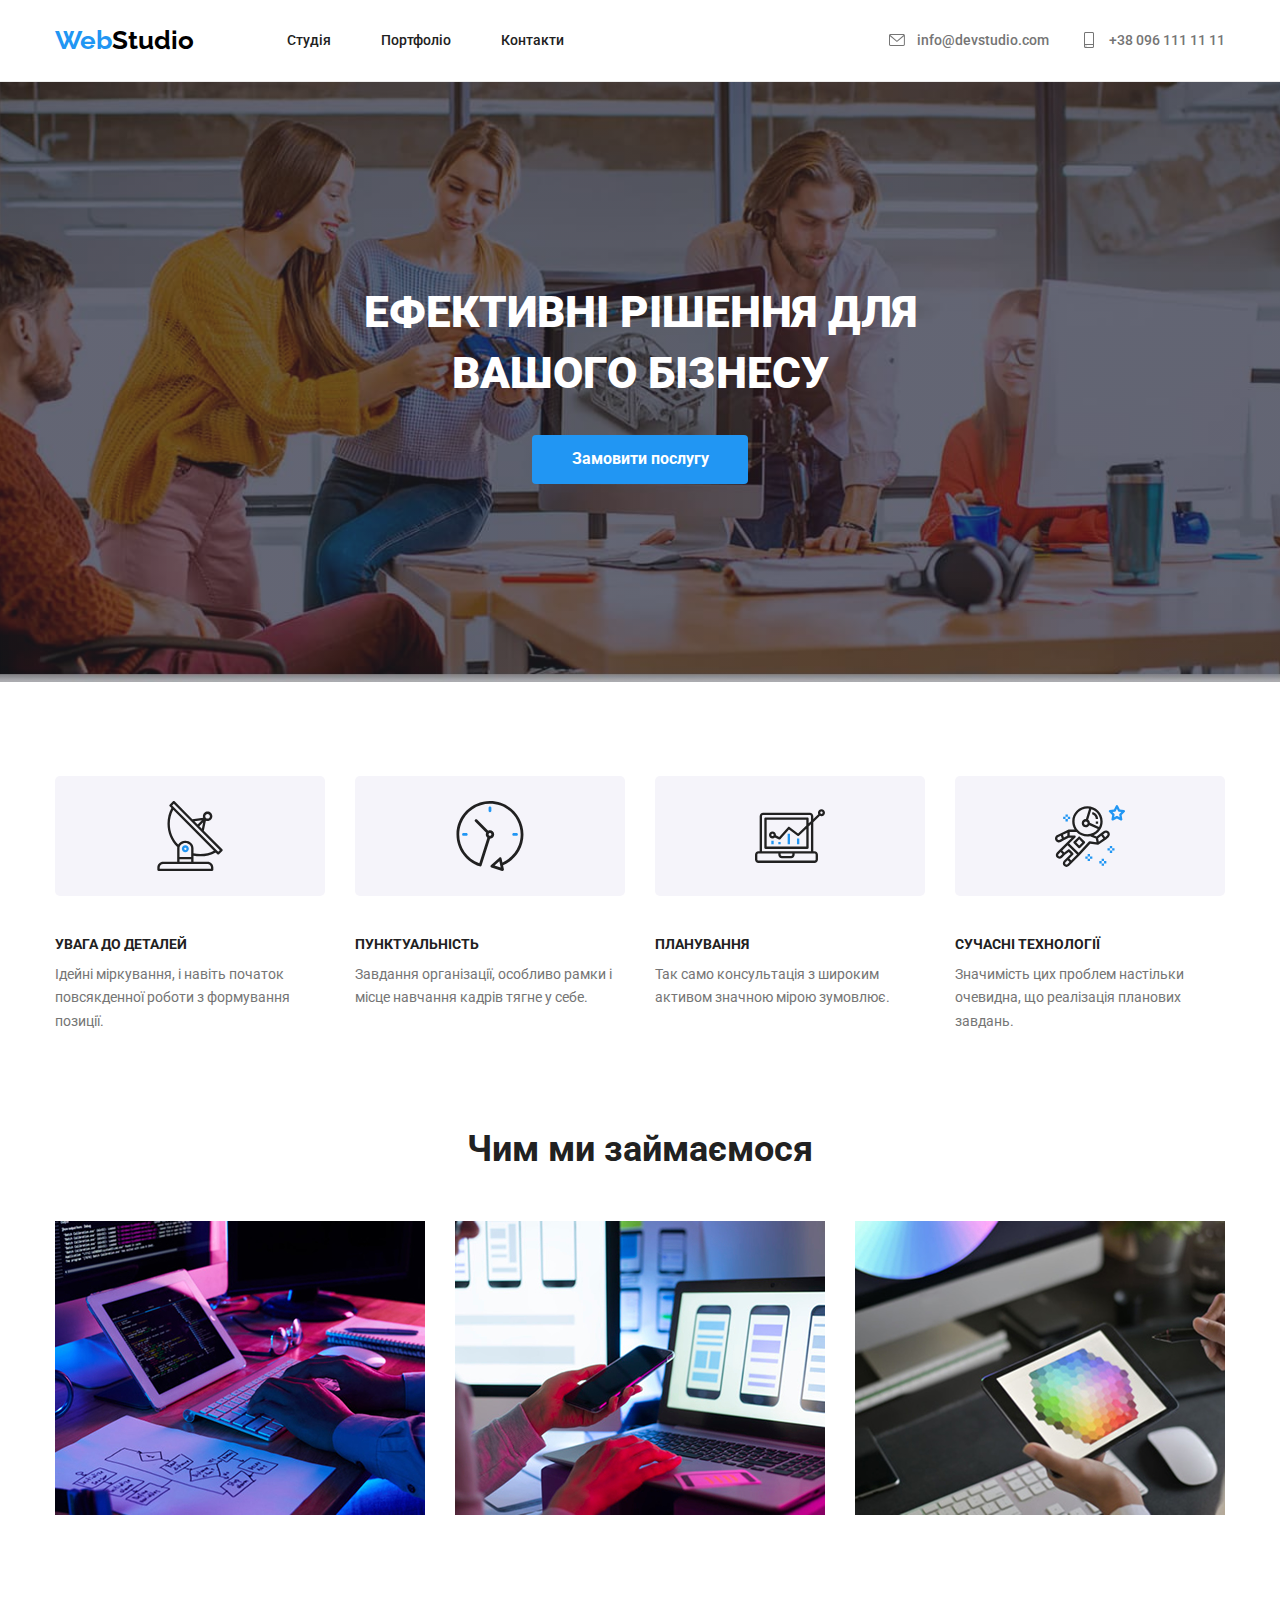
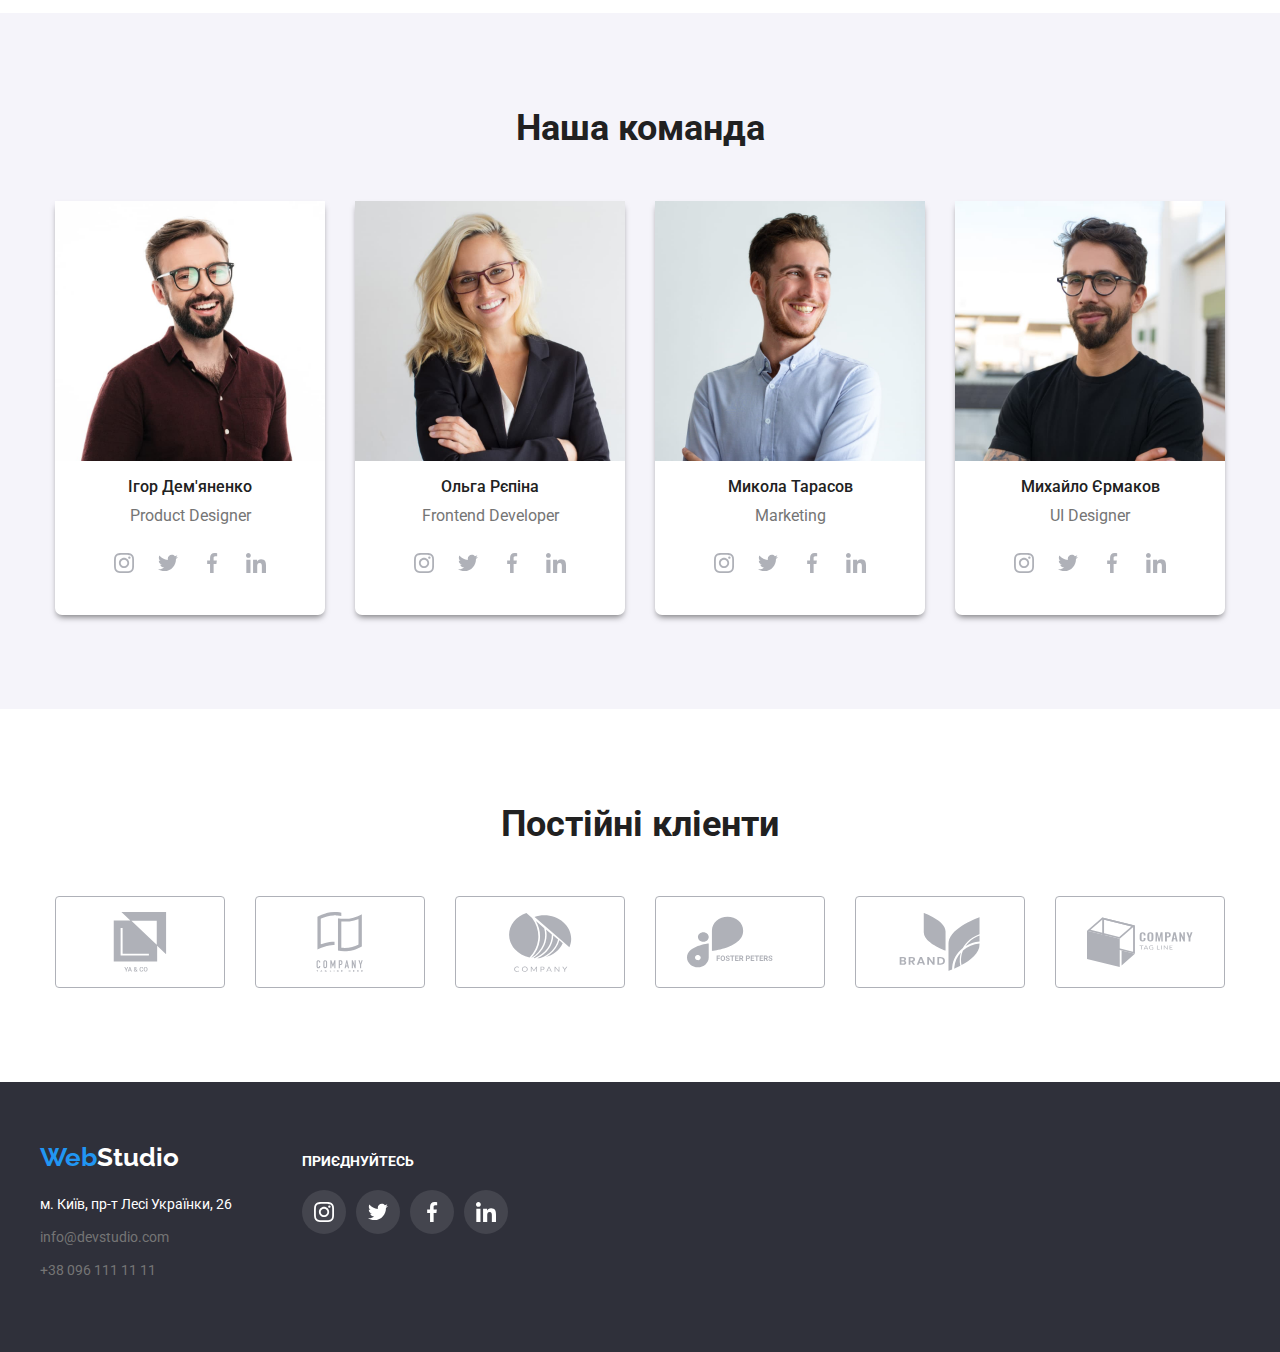
==== index.html @ c901b28e "Добавлены файлы" ====
<!DOCTYPE html>
<html lang="uk">
    <head>
    <meta charset="UTF-8">
    <meta name="description" content="WebStudio">
    <title>Web Studio</title>
    <link rel="preconnect" href="https://fonts.googleapis.com">
    <link rel="preconnect" href="https://fonts.gstatic.com" crossorigin>
    <link href="https://fonts.googleapis.com/css2?family=Raleway:ital,wght@0,700;1,700&family=Roboto:ital,wdth,wght@0,75..100,100..900;1,75..100,100..900&display=swap" rel="stylesheet">
    <link rel="stylesheet" href="https://cdnjs.cloudflare.com/ajax/libs/modern-normalize/3.0.1/modern-normalize.min.css">
    <link rel="stylesheet" href="./css/styles.css">
    </head>
<body>
    <!--Header-->
    <header class="page-header">
            <div class="container nav">
                <a href="" class="header-logo"><span>Web</span>Studio</a>
            <nav>
              <ul class="site-nav">
                <li class="item">
                    <a href="./index.html" class="link">Студія</a>
                </li>
                <li class="item">
                    <a href="./portfolio.html" class="link">Портфоліо</a>
                </li>
                <li class="item">
                    <a href="" class="link">Контакти</a>
                </li>
              </ul>
            </nav>
            <ul class="header-list">
              
              <li class="contact-item">
                <div class="header-icon">
                    <svg class="icon-mail">
                        <use href="./images/main/sprite.svg#icon-mail"></use>
                    </svg>
                </div>

                  <a href="mailto:info@devstudio.com" class="header-contact">info@devstudio.com</a>
              </li> 
              <li class="contact-item">
                <div class="header-icon">
                    <svg class="icon-tel">
                        <use href="./images/main/sprite.svg#icon-tel"></use>
                    </svg>
                </div>
                  <a href="tel:+3809611111" class="header-contact">+38 096 111 11 11</a>
              </li>
            </ul>
            </div>
    </header>
   
    <main>
        <!--Hero-->
       <section class="section hero">

            <div class="container-hero">
                <h1 class="hero-tittle">
                    Ефективні рішення для
                    <span class="subtittle">вашого бізнесу</span>
                </h1>
                <button type="button" class="hero-button">Замовити послугу</button>
            </div>

       </section>
       
       <!--Advantages-->
       <section class="section advantages">
        <div class="container">
            <ul class="advantages-list">
                <li class="advantages-item">
                    
                    <div class="adv-icon">
                        <svg class="icon">
                            <use href="./images/main/sprite.svg#icon-antenna"></use>
                        </svg>
                    </div>

                    <h2 class="advantages-tittle">УВАГА ДО ДЕТАЛЕЙ</h2>
                    <p class="advantages-text">Ідейні міркування, і навіть початок повсякденної роботи з формування позиції.</p>
                </li>
                <li class="advantages-item">
                    <div class="adv-icon">
                        <svg class="icon">
                            <use href="./images/main/sprite.svg#icon-clock"></use>
                        </svg>
                    </div>
                    <h2 class="advantages-tittle">ПУНКТУАЛЬНІСТЬ</h2>
                    <p class="advantages-text">Завдання організації, особливо рамки і місце навчання кадрів тягне у себе.</p>
                </li>
                <li class="advantages-item">
                    <div class="adv-icon">
                        <svg class="icon">
                            <use href="./images/main/sprite.svg#icon-diagram"></use>
                        </svg>
                    </div>
                    <h2 class="advantages-tittle ">ПЛАНУВАННЯ</h2>
                    <p class="advantages-text">Так само консультація з широким активом значною мірою зумовлює.</p>
                </li>
                <li class="advantages-item">
                    <div class="adv-icon">
                        <svg class="icon">
                            <use href="./images/main/sprite.svg#icon-astronaut"></use>
                        </svg>
                    </div>
                    <h2 class="advantages-tittle">СУЧАСНІ ТЕХНОЛОГІЇ</h2>
                    <p class="advantages-text">Значимість цих проблем настільки очевидна, що реалізація планових завдань.</p>
                </li>
            </ul>
        </div>
       </section>
        <!--Works-->
       <section class="section">
          <div class="container">
            <h2 class="works-tittle">Чим ми займаємося</h2>
            <ul class="works-list">
                <li class="works-item">
                    <img src="./images/main/box1.jpg" alt="Написання коду" width="370"  height="294">
                </li>
                <li class="works-item">
                    <img src="./images/main/box2.jpg" alt="Адаптація для мобільного" width="370"  height="294">
                </li>
                <li class="works-item">
                    <img src="./images/main/box3.jpg" alt="Підбір цвітової гамми" width="370"  height="294">
                </li>
            </ul>
          </div>
       </section>
   <!--Our team-->
       <section class="section team">
          <div class="container">
            <h2 class="team-tittle">Наша команда</h2>
            <ul class="team-list">
              <li class="team-item">
                  <img src="./images/main/photo1.jpg" alt="Фотографія 1" width="270" height="260">
                  <div class="team-text">
                    <h3 class="card-tittle">Ігор Дем'яненко</h3>
                  <p class="card-text">Product Designer</p>
                  </div>
                
                    <ul class="socials-list">
                        <li class="socials-item">
                            <a href="">
                                <svg class="socials-icon">
                                <use href="./images/main/sprite.svg#icon-instagram"></use>
                            </svg>
                            </a>
                            
                        </li>
                        <li class="socials-item">
                            <a href="">
                                <svg class="socials-icon">
                                <use href="./images/main/sprite.svg#icon-twitter"></use>
                            </svg>
                            </a>
                            
                        </li>
                        <li class="socials-item">
                            <a href="">
                            <svg class="socials-icon">
                                <use href="./images/main/sprite.svg#icon-facebook"></use>
                            </svg></a>
                            
                        </li>
                        <li class="socials-item">
                            <a href="">
                                 <svg class="socials-icon">
                                <use href="./images/main/sprite.svg#icon-linkedin"></use>
                            </svg>
                            </a>
                           
                        </li>
                    </ul>
                
              <li class="team-item">
                  <img src="./images/main/photo2.jpg" alt="Фотографія 2" width="270" height="260">
                  <div class="team-text">
                    <h3 class="card-tittle">Ольга Рєпіна</h3>
                  <p class="card-text">Frontend Developer</p>
                  </div>

                  <ul class="socials-list">
                    <li class="socials-item">
                        <a href="" >
                            <svg class="socials-icon">
                            <use href="./images/main/sprite.svg#icon-instagram"></use>
                        </svg>
                        </a>
                        
                    </li>
                    <li class="socials-item">
                        <a href="" >
                            <svg class="socials-icon">
                            <use href="./images/main/sprite.svg#icon-twitter"></use>
                        </svg>
                        </a>
                        
                    </li>
                    <li class="socials-item">
                        <a href="" >
                            <svg class="socials-icon">
                            <use href="./images/main/sprite.svg#icon-facebook"></use>
                        </svg>
                        </a>
                        
                    </li>
                    <li class="socials-item">
                        <a href="" >
                            <svg class="socials-icon">
                            <use href="./images/main/sprite.svg#icon-linkedin"></use>
                        </svg>
                        </a>
                        
                    </li>
                </ul>

              </li>
              <li class="team-item">
                  <img src="./images/main/photo3.jpg" alt="Фотографія 3" width="270" height="260">
                  <div class="team-text">
                    <h3 class="card-tittle">Микола Тарасов</h3>
                  <p class="card-text">Marketing</p>
                  </div>

                  <ul class="socials-list">
                    <li class="socials-item">
                        <a href="">
                            <svg class="socials-icon">
                            <use href="./images/main/sprite.svg#icon-instagram"></use>
                        </svg>
                        </a>
                        
                    </li>
                    <li class="socials-item">
                        <a href="">
                            <svg class="socials-icon">
                            <use href="./images/main/sprite.svg#icon-twitter"></use>
                        </svg>
                        </a>
                        
                    </li>
                    <li class="socials-item">
                        <a href="">
                            <svg class="socials-icon">
                            <use href="./images/main/sprite.svg#icon-facebook"></use>
                        </svg>
                        </a>
                        
                    </li>
                    <li class="socials-item">
                        <a href="">
                            <svg class="socials-icon">
                            <use href="./images/main/sprite.svg#icon-linkedin"></use>
                        </svg>
                        </a>
                        
                    </li>
                </ul>

              </li>
              <li class="team-item">
                  <img src="./images/main/photo4.jpg" alt="Фотографія 4" width="270" height="260">
                  <div class="team-text">
                    <h3 class="card-tittle">Михайло Єрмаков</h3>
                  <p class="card-text">UI Designer</p>
                  </div>

                  <ul class="socials-list">
                    <li class="socials-item">
                        <a href="">
                            <svg class="socials-icon">
                            <use href="./images/main/sprite.svg#icon-instagram"></use>
                        </svg>
                        </a>
                        
                    </li>
                    <li class="socials-item">
                        <a href="">
                            <svg class="socials-icon">
                            <use href="./images/main/sprite.svg#icon-twitter"></use>
                        </svg>
                        </a>
                        
                    </li>
                    <li class="socials-item">
                        <a href="">
                            <svg class="socials-icon">
                            <use href="./images/main/sprite.svg#icon-facebook"></use>
                        </svg>
                        </a>
                        
                    </li>
                    <li class="socials-item">
                        <a href="">
                            <svg class="socials-icon">
                            <use href="./images/main/sprite.svg#icon-linkedin"></use>
                        </svg>
                        </a>
                        
                    </li>
                </ul>

              </li>
          </ul>
          </div>
       </section>

    <!--Regular customers-->
    <section class="section">
        <div class="container">

            <h2 class="customers-tittle">Постійні кліенти</h2>

            
                <div class="customers">
                    <ul class="customers-list">
                        <a href="">
                            <li class="company">
                                <svg class="company-logo">
                                    <use href="./images/main/sprite.svg#icon-company1"></use>
                                </svg>
                            </li>
                        </a>
                        <a href="">
                            <li class="company">
                                <svg class="company-logo">
                                    <use href="./images/main/sprite.svg#icon-company2"></use>
                                </svg>
                            </li>
                        </a>
                        <a href="">
                            <li class="company">
                                <svg class="company-logo">
                                    <use href="./images/main/sprite.svg#icon-company3"></use>
                                </svg>
                            </li>
                        </a>
                        <a href="">
                            <li class="company">
                                <svg class="company-logo">
                                    <use href="./images/main/sprite.svg#icon-company4"></use>
                                </svg>
                            </li>
                        </a>
                        <a href="">
                            <li class="company">
                                <svg class="company-logo">
                                    <use href="./images/main/sprite.svg#icon-company5"></use>
                                </svg>
                            </li>
                        </a>
                        <a href="">
                            <li class="company">
                                <svg class="company-logo">
                                    <use href="./images/main/sprite.svg#icon-company6"></use>
                                </svg>
                            </li>
                        </a>
                    </ul>
                </div>

        </div>

    </section>


    </main>
    <!--Footer-->
    <footer class="footer">

       <div class="footer-container">

        <div class="footer-address">
            <a href="" class="footer-logo"><span>Web</span>Studio</a>
  
              <address class="address">м. Київ, пр-т Лесі Українки, 26</address>
  
              <ul class="footer-list">
                  <li>
                      <a href="mailto:info@devstudio.com" class="footer-contact">info@devstudio.com</a>
                  </li>
                  <li>
                      <a href="tel:+3809611111" class="footer-contact">+38 096 111 11 11</a>
                  </li>
              </ul>
        </div>    

        <div class="footer-social">
            <h2 class="social-tittle">Приєднуйтесь</h2>
            <ul class="footer-socials-list">
                <li class="footer-socials-item">
                    <a href="" >
                        <svg class="footer-socials-icon">
                            <use href="./images/main/sprite.svg#icon-instagram"></use>
                         </svg>
                    </a>     
                </li>
                 <li class="footer-socials-item">
                    <a href="">
                        <svg class="footer-socials-icon">
                            <use href="./images/main/sprite.svg#icon-twitter"></use>
                        </svg>
                    </a>     
                </li>
                <li class="footer-socials-item">
                    <a href="" >
                        <svg class="footer-socials-icon">
                            <use href="./images/main/sprite.svg#icon-facebook"></use>
                        </svg>
                    </a>     
                </li>
                <li class="footer-socials-item">
                    <a href="" >
                        <svg class="footer-socials-icon">
                            <use href="./images/main/sprite.svg#icon-linkedin"></use>
                        </svg>
                    </a>   
                </li>
            </ul>
        </div>
       </div>
        
    </footer>
    
</body>
</html>
---- css/styles.css ----
*{
    box-sizing: border-box;
}

:root {
    --primary-text-color: #757575;
    --tittle-text-color: #212121;
    --accent-color: #2196F3;
    --primary-color: #FFFFFF;
}

body {
    background-color: var(--primary-color);
    color: var(--primary-text-color);
    font-family: Roboto, sans-serif;
    line-height: 1.2;
}


ul {
    margin: 0;
    padding: 0;
    list-style: none;
}

h1,
h2,
h3 {
    margin: 0;
    padding: 0;
}

p {
    margin: 0;
    padding: 0;
}

.section {
    padding-top: 94px;
    padding-bottom: 94px;
}

.container {
    width: 1200px;
    padding-left: 15px;
    padding-right: 15px;
    margin: 0 auto;
}


/* Header */
.page-header {
    border-bottom: 1px solid #ECECEC;
}

.header-logo {
    padding-top: 24px;
    padding-bottom: 24px;
    color:#000000;
    font-family: Raleway, sans-serif;
    font-weight: 700;
    font-size: 26px;
    text-decoration: none;
}
span {
    color:var(--accent-color);
}

/* Site nav */
.nav {
    display: flex;
    align-items: center;
}

.site-nav {
    display: flex;
    margin-left: 93px;
}

.site-nav .link {
    display: block;
    padding-top: 32px;
    padding-bottom: 32px;
    color: var(--tittle-text-color);
    list-style: none;
    font-weight: 500;
    font-size: 14px;
    text-decoration: none;  
}

.site-nav .item + .item {
    margin-left: 50px;
}

.site-nav .link:hover,
.site-nav .link:focus {
    color:var(--accent-color);
}

/* Header Contact */
.header-list {
    display: flex;
    margin-left: auto;
    gap: 30px;
}
.header-list .item + .item {
    margin-left: 30px;
}

.header-contact {
    display: flex;
    align-items: center;
    padding-top: 32px;
    padding-bottom: 32px;
    color: inherit;
    font-weight: 500;
    font-size: 14px;
    list-style: none;
    text-decoration: none;
}
.contact-item {
    display: flex;
    align-items: center;                                       
    fill: currentColor;
}

.header-icon {
    display: flex;
    justify-content: center;
    align-items: center;
    width: 20px;
    height: 20px;
    margin-right: 10px;
}

.icon-mail {
    width: 16px;
    height: 12px; 
}

.icon-tel {
    width: 10px;
    height: 16px;
}
.contact-item:hover,
.contact-item:focus {
    color: var(--accent-color);
    transition: color 0.3s ease-in-out;
}


/* Hero */

.hero {
    max-width: 1600px;
    background-color: #2F303A;
    padding: 0;
    margin: 0 auto;
}

.container-hero {
    display: flex;
    flex-direction: column;
    align-items: center;
    padding: 200px 0;
}
.container-hero {
    max-width: 1600px;
    height: 600px;
    margin-left: auto;
    margin-right: auto;
    background-image: linear-gradient(to right, 
    rgba(47, 48, 58, 0.4), 
    rgba(47, 48, 58, 0.4)), 
    url("../images/main/heroimage.jpg");
    background-repeat: no-repeat;
    background-position: center;
    background-size: cover;
}
.hero-tittle {
    color: var(--primary-color);
    font-weight: 900;
    font-size: 44px;
    line-height:1.4;
    text-transform: uppercase;
    margin-bottom: 30px;
    text-align: center;
}
.subtittle {
    display: block;
    color: var(--primary-color);
    font-size: 44px;
    line-height:1.4;
}
/* Hero button */
.hero-button {
    border-radius: 4px ;
    border: none;
    padding: 10px 32px;
    min-width: 216px;
    background-color: var(--accent-color);
    color: var(--primary-color);

    font-weight: 700;
    font-size: 16px;
    line-height: 1.8;
    text-align: center;
    cursor: pointer;
}
/* Filter Portfolio*/

.btn-list {
    display: flex;
    justify-content: center;
    align-items: center;
    margin-bottom: 56px;
}


.btn-list .btn-item + .btn-item {
    margin-left: 8px;
}
.filter-button {
    border-radius: 4px;
    border: none;
    padding: 6px 25px;
    min-width: 73px;
    background-color: #F5F4FA;
    color: var(--tittle-text-color);

    font-family: Roboto, sans-serif;
    font-weight: 500;
    font-size: 16px;
    line-height: 1.6;
    text-align: center;
    cursor: pointer;
    transition: box-shadow 0.2s ease-in-out;
}

.filter-button:hover,
.filter-button:focus {
    background-color: var(--accent-color);
    color:var(--primary-color);
    transition: background-color 0.2s ease-in-out;
    box-shadow: 0px 4px 6px -2px rgba(0, 0, 0, 0.5);
}
/* Portfolio */

.tittle {
    display: none;
}
.portfolio {
    width: 1200px;
}
.portfolio-works {
    display: flex;
    flex-wrap: wrap;
}

.text-content {
    display: flex;
    flex-direction: column;
    padding: 20px 24px;
    border: 1px solid #F5F4FA;
    border-top: 0;
}

.portfolio-element {
    display: flex;
    flex-direction: column;
    align-items: stretch;
    width: 370px;
    margin-right: 30px;
    margin-bottom: 30px;
    transition: box-shadow 0.2s ease-in-out;
    text-decoration: none;
}
.portfolio-tittle {
    color: var(--tittle-text-color);
    font-weight: 700;
    font-size: 18px;
    line-height: 2;
}
.portfolio-element:nth-child(3d) {
    margin-right: 0;
}
.portfolio-element:nth-last-child(-n + 3) {
    margin-bottom: 0;
}
.portfolio-text {
    font-size: 16px;
    line-height: 1.8;
    color: var(--primary-text-color);
}
.portfolio-element:hover,
.portfolio-element:focus {
    box-shadow: 0px 4px 6px -2px rgba(0, 0, 0, 0.5);
}

/* Advantages */
.advantages-list {
    display: flex;
    justify-content: center;
}
.advantages {
    padding-bottom: 0;
}
.advantages-item {
    display: flex;
    flex-direction: column;
    gap: 10px;
    width: 270px;
    margin-right: 30px;
}


.advantages-item:last-child {
    margin-right: 0;
}
.adv-icon {
    display: flex;
    justify-content: center;
    align-items: center;
    width: 270px;
    height: 120px;
    background-color: #F5F4FA;
    border-radius: 5px;
    margin-bottom: 30px;
}
.icon { 
    width: 70px;
    height: 70px;
}

.advantages-tittle {
    color: var(--tittle-text-color);
    font-weight: 700;
    font-size: 14px;
}

.advantages-text {
    font-size: 14px;
    line-height: 1.7;
}
/* Works*/
.works-list {
    display: flex;
}

.works-item {
    margin-right: 30px;
}
.works-item:last-child {
    margin-right: 0;
}
.works-tittle {
    margin-bottom: 50px;
    color: var(--tittle-text-color);
    font-weight: 700;
    font-size: 36px;
    text-align: center;
}

/* Team */
.team {
    width: 100%;
    background-color: #F5F4FA;
}
.team-tittle {
    color: var(--tittle-text-color);
    font-weight: 700;
    font-size: 36px;
    text-align: center;
    margin-bottom: 50px;
}
.team-list {
    display: flex;
}
.team-item {
    display: flex;
    flex-direction: column;
    overflow: hidden;
    width: 270px;
    margin-right: 30px;
    text-align: center;
    box-shadow: 0px 4px 6px -2px rgba(0, 0, 0, 0.5);
    border-radius: 0 0 7px 7px;
    border-top: 0;
    background-color: var(--primary-color);
}
.team-item:last-child {
    margin-right: 0;
}
.card-tittle {
    color: var(--tittle-text-color);
    font-weight: 500;
    font-size: 16px;
}
.team-text {
    display: flex;
    flex-direction: column;
    text-align: center;
    padding: 16px 0;
    gap: 10px;  
}
.card-text {
    font-size: 16px;
}

.socials-list {
    display: flex;
    justify-content: center;
    align-items: center;
    width: 270px;
    padding-bottom: 30px;
    margin: 0;
} 

.socials-item {
    display: flex;
    justify-content: center;
    align-items: center;
    width: 44px;
    height: 44px;
}
.socials-icon {
    display: flex;
    width: 20px;
    height: 20px;
    background-size: contain;
    background-repeat: no-repeat;
    background-position: center;
    fill: #afb1b8;
    transition: fill 0.2s ease-in-out;
}
.socials-item:hover,
.socials-item:focus  {
    background-color: var(--accent-color);
    transition: background-color 0.2s ease-in-out;
    border-radius: 50%;
    cursor: pointer;
}

.socials-item:hover .socials-icon,
.socials-item:focus .socials-icon {
    fill: var(--primary-color);
}

/* Regular customers */
.customers-tittle {
    color: var(--tittle-text-color);
    font-weight: 700;
    font-size: 36px;
    text-align: center;
    margin-bottom: 50px;
}
.customers {
    display: flex;
}
.customers-list {
    display: flex;
    justify-content: center;
    align-items: center;
    gap: 30px;
}
.company {
    display: flex;
    justify-content: center;
    align-items: center;
    padding: 0;
    margin: 0;
    width: 170px;
    height: 92px;
    border: 1px solid #AFB1B8;
    border-radius: 4px;
    transition: border 0.2s ease-in-out;
}
.company-logo {
    display: flex;
    width: 106px;
    height: 60px;
    background-size: contain;
    background-repeat: no-repeat;
    background-position: center;
    fill: #afb1b8;
    transition: fill 0.2s ease-in-out;
}
.company:hover,
.company:focus {
    border-color: var(--accent-color);
}

.company:hover .company-logo,
.company:focus .company-logo {
    fill: var(--accent-color);
}

/* Footer */
 
.footer {
    background-color:#2F303A;
}

.footer-container {
    width: 1200px;
    display: flex;
    justify-content: flex-start;
    align-items: baseline;
    padding: 60px 0;
    margin: 0 auto;
}


.footer-address {
    display: flex;
    flex-direction: column;
    margin-right: 70px;
}

.footer-social {
    display: flex;
    flex-direction: column;
}


.footer-logo {
    display: block;
    color: var(--primary-color);
    font-family: Raleway, sans-serif;
    text-decoration: none;
    font-weight: 700;
    font-size: 26px;
    margin-bottom: 20px;
}
    
.address {
    display: block;
    margin-bottom: 9px;
    color:var(--primary-color);
    font-style: normal;
    font-size: 14px;
    line-height: 1.7;
}
/* Footer contact */
.footer-list li {
    margin-bottom: 9px;
    list-style: none;  
}

.footer-contact {
    color:var(--primary-text-color);
    font-size: 14px;
    line-height: 1.7;
    text-decoration: none;
}

.footer-contact:hover,
.footer-contact:focus {
    color:var(--accent-color);
}

.social-tittle {
    color: var(--primary-color);
    font-weight: 700;
    font-size: 14px;
    text-transform: uppercase;
    margin-bottom: 20px;
}

.footer-socials-list {
    display: flex;
    justify-content:flex-start;
    align-items: center;
    width: 270px;
    gap: 10px;
} 

.footer-socials-item {
    display: flex;
    justify-content: center;
    align-items: center;
    width: 44px;
    height: 44px;
    border-radius: 50%;
    background-color: rgba(255, 255, 255, 0.1) ;
}
.footer-socials-icon {
    display: flex;
    width: 20px;
    height: 20px;
    background-size: contain;
    background-repeat: no-repeat;
    background-position: center;
    fill: var(--primary-color);
}
.footer-socials-item:hover,
.footer-socials-item:focus  {
    background-color: var(--accent-color);
    transition: background-color 0.2s ease-in-out;
    border-radius: 50%;
    cursor: pointer;
}
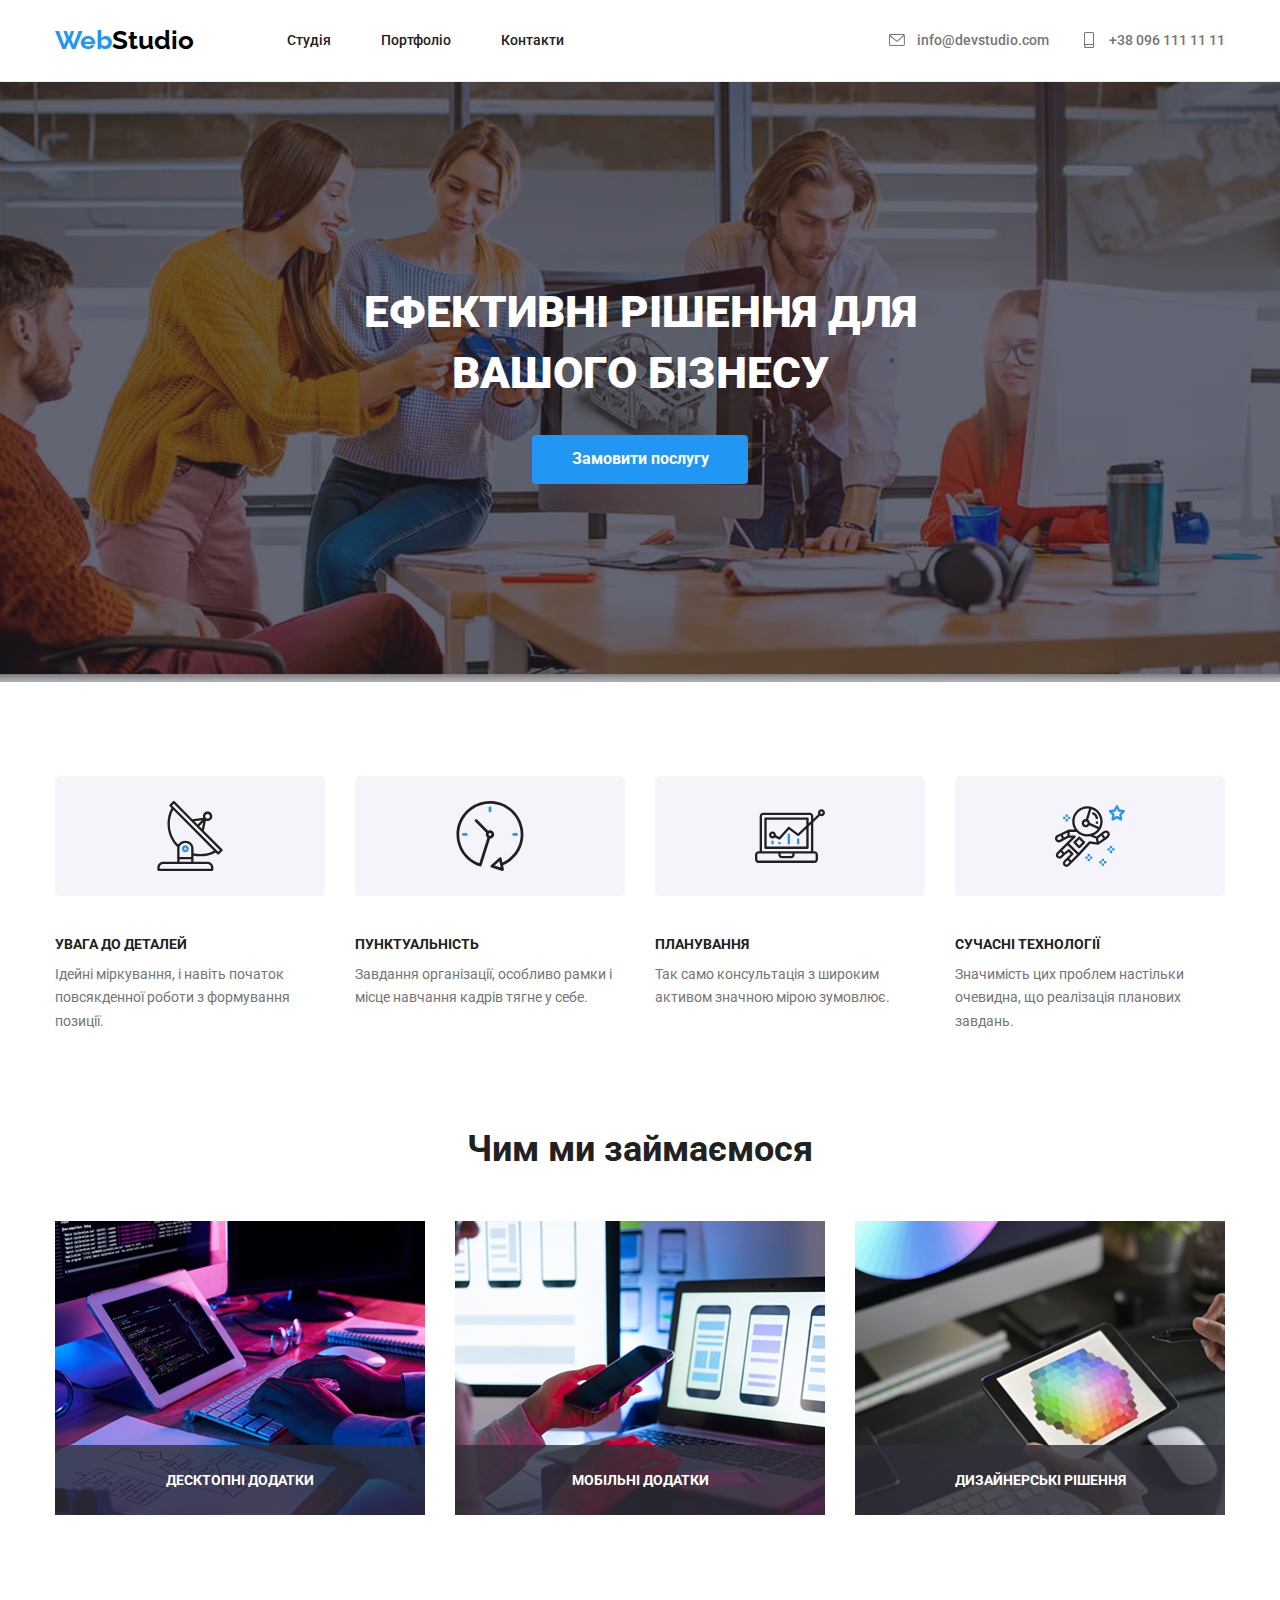
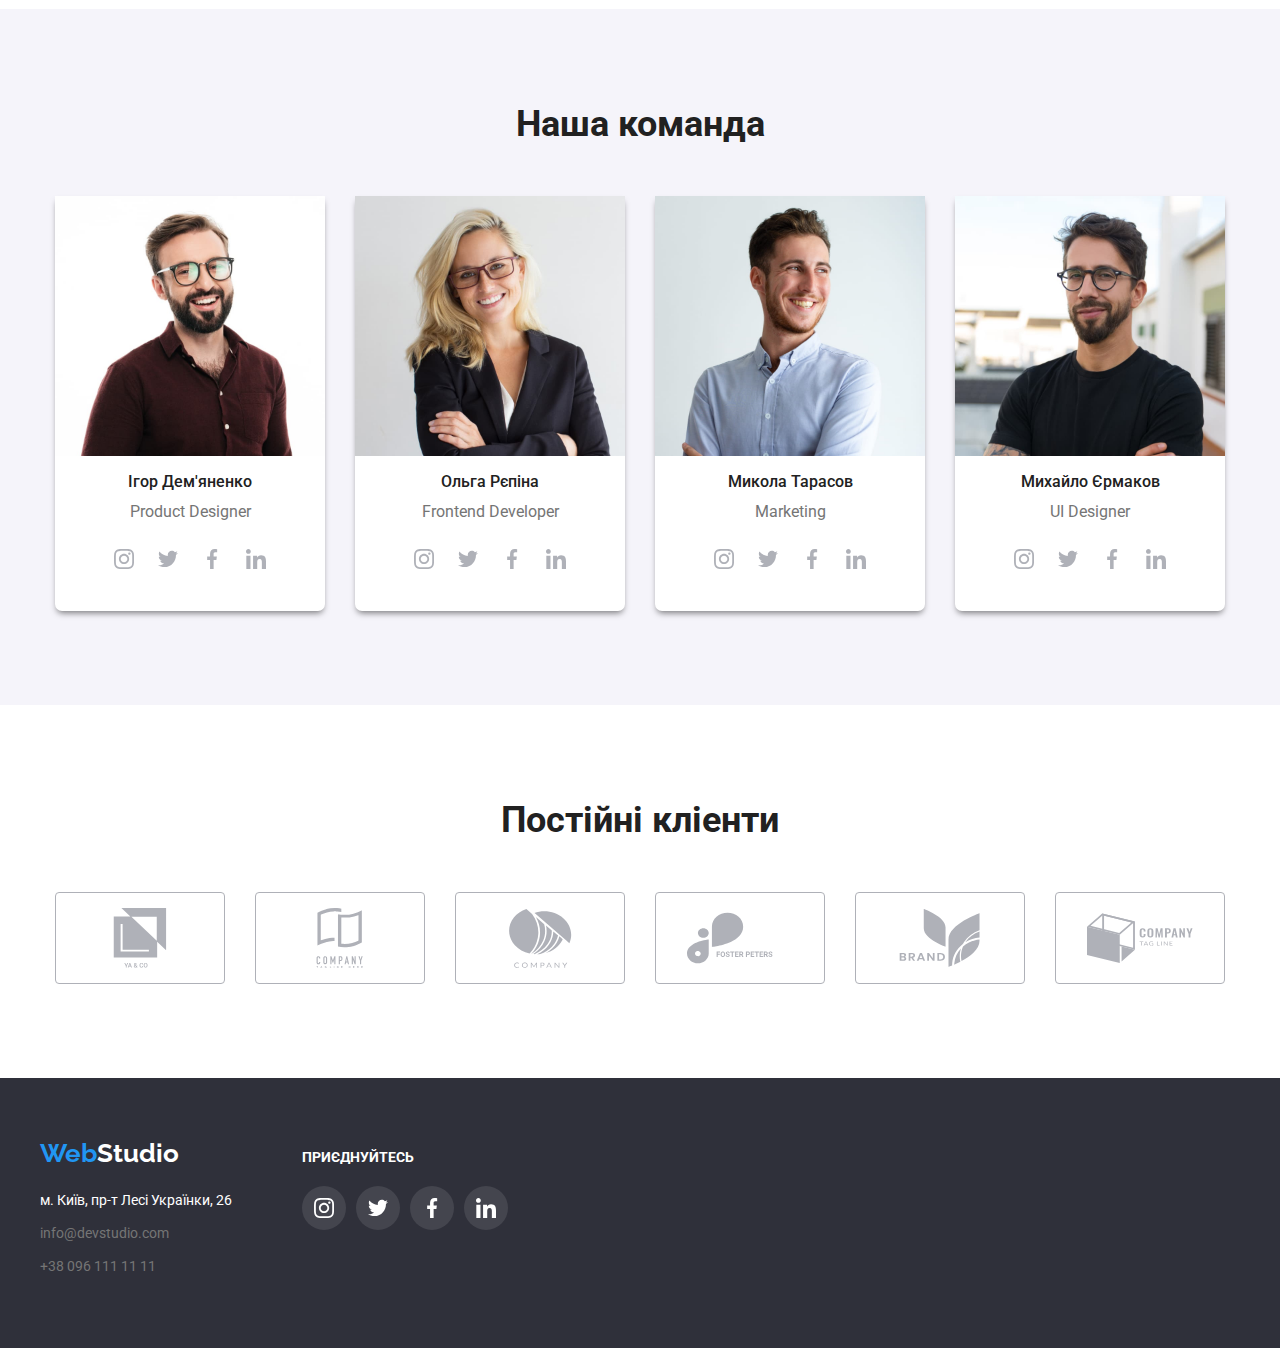
==== commit 0e980943: "Добавлен overlay in works и плавный переход при ховере" ====
--- a/index.html
+++ b/index.html
@@ -117,12 +117,21 @@
             <ul class="works-list">
                 <li class="works-item">
                     <img src="./images/main/box1.jpg" alt="Написання коду" width="370"  height="294">
+                    <div class="overlay">
+                        <p>Десктопні додатки</p>
+                    </div>
                 </li>
                 <li class="works-item">
                     <img src="./images/main/box2.jpg" alt="Адаптація для мобільного" width="370"  height="294">
+                    <div class="overlay">
+                        <p>Мобільні додатки</p>
+                    </div>
                 </li>
                 <li class="works-item">
                     <img src="./images/main/box3.jpg" alt="Підбір цвітової гамми" width="370"  height="294">
+                    <div class="overlay">
+                        <p>Дизайнерські рішення</p>
+                    </div>
                 </li>
             </ul>
           </div>
--- a/css/styles.css
+++ b/css/styles.css
@@ -95,6 +95,7 @@
 .site-nav .link:hover,
 .site-nav .link:focus {
     color:var(--accent-color);
+    transition: 250ms cubic-bezier(0.4, 0, 0.2, 1),;
 }
 
 /* Header Contact */
@@ -145,7 +146,7 @@
 .contact-item:hover,
 .contact-item:focus {
     color: var(--accent-color);
-    transition: color 0.3s ease-in-out;
+    transition: 250ms cubic-bezier(0.4, 0, 0.2, 1),;
 }
 
 
@@ -234,15 +235,15 @@
     line-height: 1.6;
     text-align: center;
     cursor: pointer;
-    transition: box-shadow 0.2s ease-in-out;
+    transition: 250ms cubic-bezier(0.4, 0, 0.2, 1),;
 }
 
 .filter-button:hover,
 .filter-button:focus {
     background-color: var(--accent-color);
     color:var(--primary-color);
-    transition: background-color 0.2s ease-in-out;
     box-shadow: 0px 4px 6px -2px rgba(0, 0, 0, 0.5);
+    transition: 250ms cubic-bezier(0.4, 0, 0.2, 1),;
 }
 /* Portfolio */
 
@@ -295,6 +296,7 @@
 .portfolio-element:hover,
 .portfolio-element:focus {
     box-shadow: 0px 4px 6px -2px rgba(0, 0, 0, 0.5);
+    transition: 250ms cubic-bezier(0.4, 0, 0.2, 1),;
 }
 
 /* Advantages */
@@ -345,6 +347,7 @@
 /* Works*/
 .works-list {
     display: flex;
+    position: relative;
 }
 
 .works-item {
@@ -359,6 +362,24 @@
     font-weight: 700;
     font-size: 36px;
     text-align: center;
+}
+img {
+    display: block;
+}
+
+.overlay {
+    position: absolute;
+    bottom: 0;
+    display: flex;
+    justify-content: center;
+    align-items: center;
+    width: 370px;
+    height: 70px;
+    background-color: rgba(47, 48, 58, 0.8);
+    font-size: 14px;
+    font-weight: 700;
+    text-transform: uppercase;
+    color: var(--primary-color);
 }
 
 /* Team */
@@ -431,12 +452,12 @@
     background-repeat: no-repeat;
     background-position: center;
     fill: #afb1b8;
-    transition: fill 0.2s ease-in-out;
+    transition: 250ms cubic-bezier(0.4, 0, 0.2, 1),;
 }
 .socials-item:hover,
 .socials-item:focus  {
     background-color: var(--accent-color);
-    transition: background-color 0.2s ease-in-out;
+    transition: 250ms cubic-bezier(0.4, 0, 0.2, 1),;
     border-radius: 50%;
     cursor: pointer;
 }
@@ -444,6 +465,7 @@
 .socials-item:hover .socials-icon,
 .socials-item:focus .socials-icon {
     fill: var(--primary-color);
+    transition: 250ms cubic-bezier(0.4, 0, 0.2, 1),;
 }
 
 /* Regular customers */
@@ -473,7 +495,7 @@
     height: 92px;
     border: 1px solid #AFB1B8;
     border-radius: 4px;
-    transition: border 0.2s ease-in-out;
+    transition: border 250ms ease-in-out;
 }
 .company-logo {
     display: flex;
@@ -483,16 +505,17 @@
     background-repeat: no-repeat;
     background-position: center;
     fill: #afb1b8;
-    transition: fill 0.2s ease-in-out;
 }
 .company:hover,
 .company:focus {
     border-color: var(--accent-color);
+    transition: 250ms cubic-bezier(0.4, 0, 0.2, 1),;
 }
 
 .company:hover .company-logo,
 .company:focus .company-logo {
     fill: var(--accent-color);
+    transition: 250ms cubic-bezier(0.4, 0, 0.2, 1),;
 }
 
 /* Footer */
@@ -557,6 +580,7 @@
 .footer-contact:hover,
 .footer-contact:focus {
     color:var(--accent-color);
+    transition: 250ms cubic-bezier(0.4, 0, 0.2, 1),;
 }
 
 .social-tittle {
@@ -596,7 +620,7 @@
 .footer-socials-item:hover,
 .footer-socials-item:focus  {
     background-color: var(--accent-color);
-    transition: background-color 0.2s ease-in-out;
+    transition: 250ms cubic-bezier(0.4, 0, 0.2, 1),;
     border-radius: 50%;
     cursor: pointer;
 }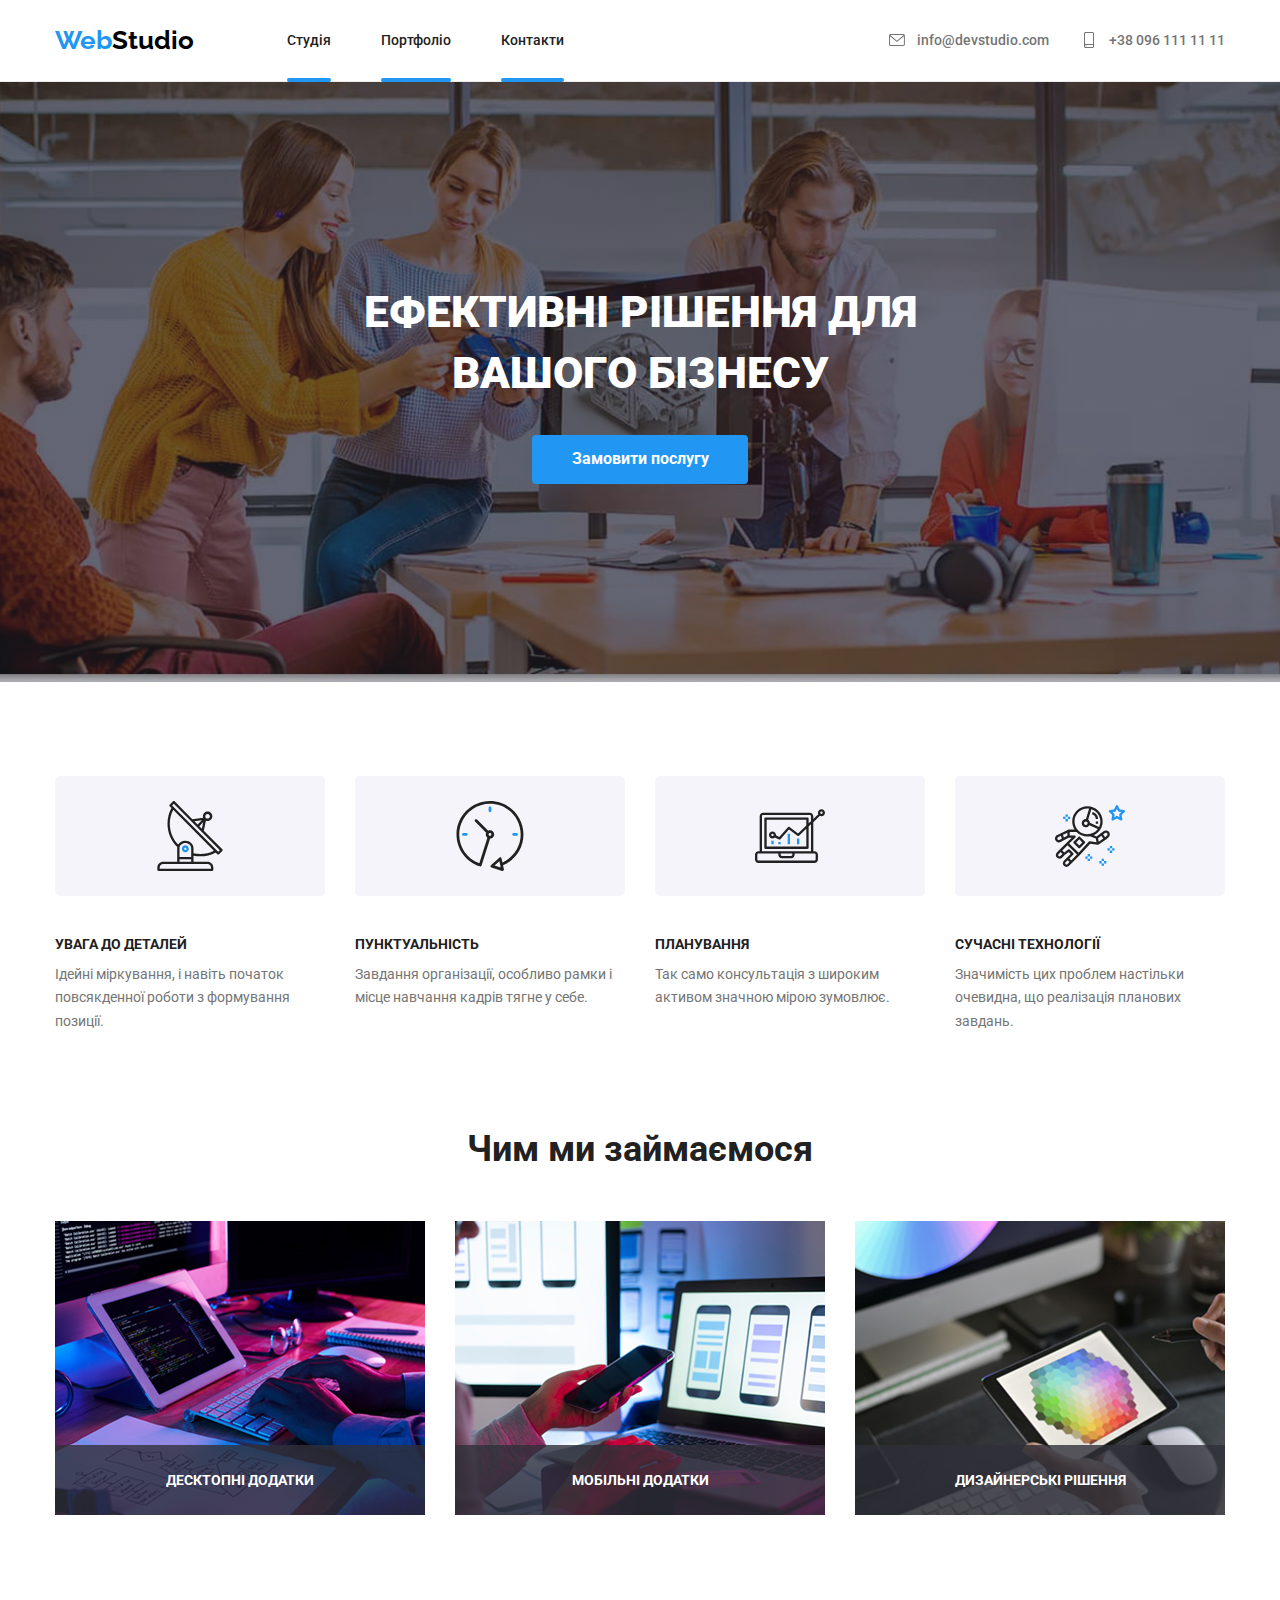
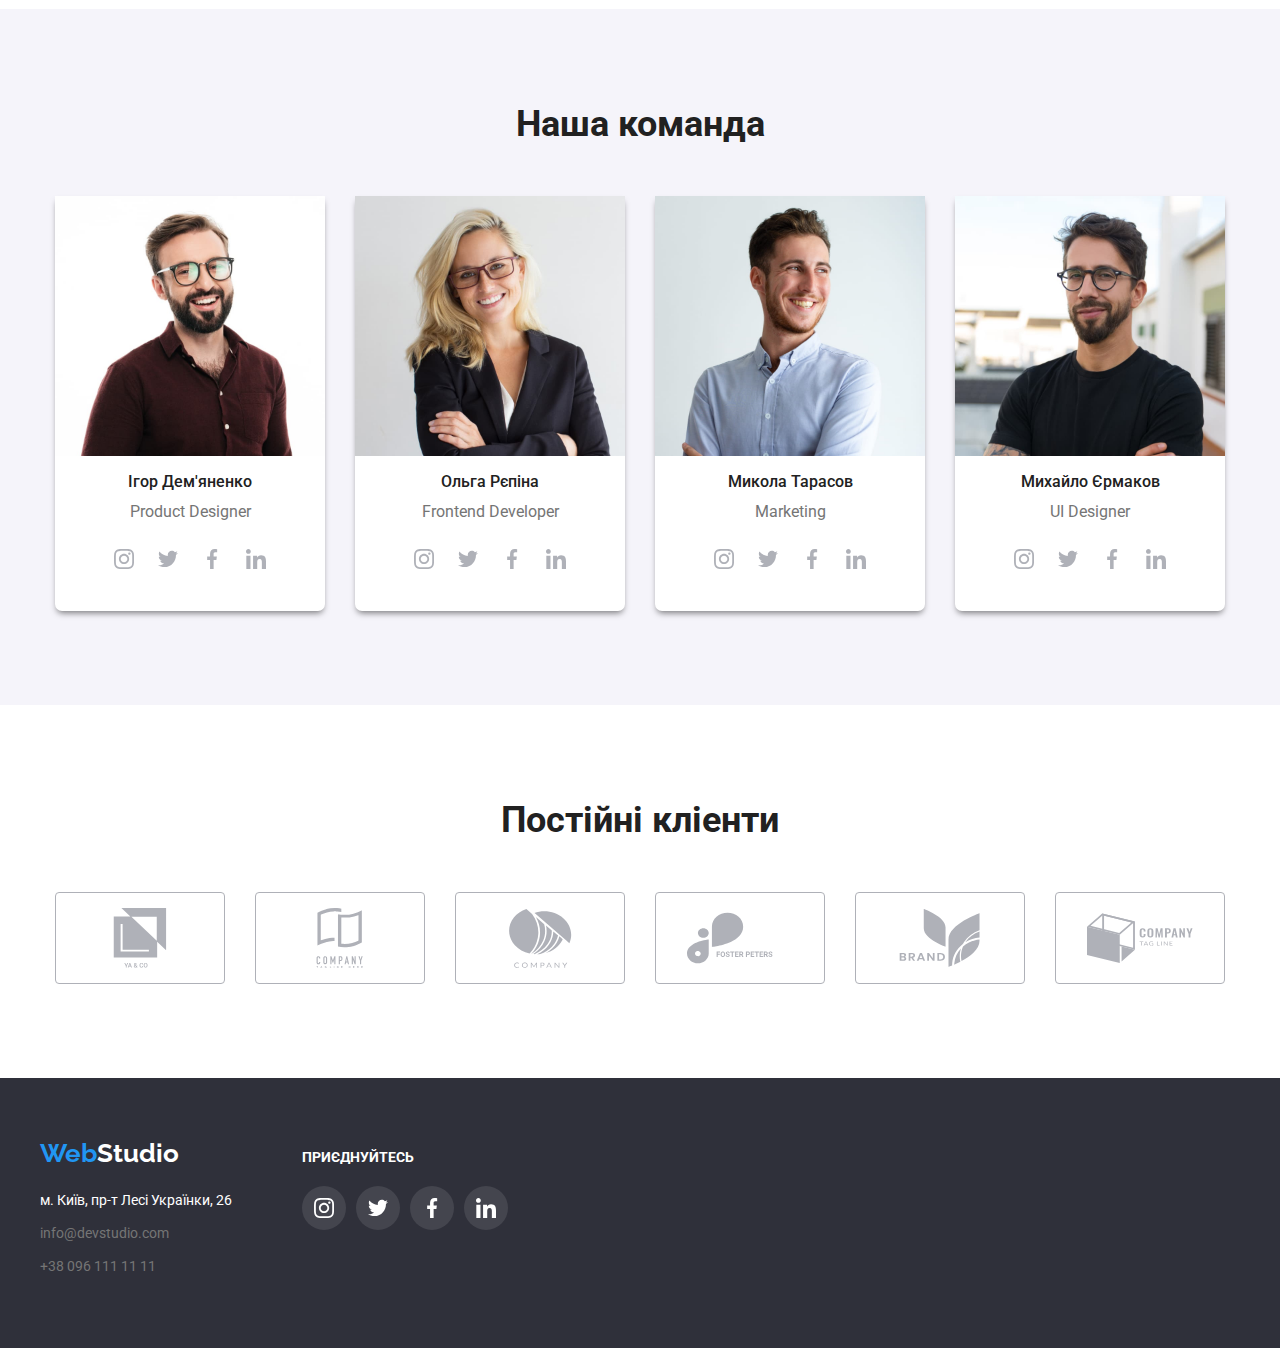
==== commit 7a380916: "Добавлено модальное окно" ====
--- a/index.html
+++ b/index.html
@@ -18,13 +18,13 @@
             <nav>
               <ul class="site-nav">
                 <li class="item">
-                    <a href="./index.html" class="link">Студія</a>
+                    <a href="./index.html" class="link studio">Студія</a>
                 </li>
                 <li class="item">
                     <a href="./portfolio.html" class="link">Портфоліо</a>
                 </li>
                 <li class="item">
-                    <a href="" class="link">Контакти</a>
+                    <a href="" class="link ">Контакти</a>
                 </li>
               </ul>
             </nav>
@@ -60,7 +60,12 @@
                     Ефективні рішення для
                     <span class="subtittle">вашого бізнесу</span>
                 </h1>
-                <button type="button" class="hero-button">Замовити послугу</button>
+                <button type="button" class="hero-button" data-modal-open>Замовити послугу</button>
+                <div class="backdrop is-hidden" data-modal>
+                    <div class="modal show">
+                        <button data-modal-close>Закрыть</button>
+                    </div>
+                </div>
             </div>
 
        </section>
@@ -130,7 +135,7 @@
                 <li class="works-item">
                     <img src="./images/main/box3.jpg" alt="Підбір цвітової гамми" width="370"  height="294">
                     <div class="overlay">
-                        <p>Дизайнерські рішення</p>
+                        <p>Дизайнерські рішення</p> 
                     </div>
                 </li>
             </ul>
@@ -432,5 +437,7 @@
         
     </footer>
     
+    <script src="./js/modal.js"></script>
+
 </body>
 </html>--- a/css/styles.css
+++ b/css/styles.css
@@ -91,11 +91,26 @@
 .site-nav .item + .item {
     margin-left: 50px;
 }
+.item {
+    position: relative;
+}
+
+.link::after {
+    content: '';
+    position: absolute;
+    bottom: -1px;
+    display: flex;
+    width: 100%;
+    height: 4px;
+    background-color: var(--accent-color);
+    border-radius: 2px;
+}
+
 
 .site-nav .link:hover,
 .site-nav .link:focus {
     color:var(--accent-color);
-    transition: 250ms cubic-bezier(0.4, 0, 0.2, 1),;
+    transition: 250ms cubic-bezier(0.4, 0, 0.2, 1);
 }
 
 /* Header Contact */
@@ -146,7 +161,7 @@
 .contact-item:hover,
 .contact-item:focus {
     color: var(--accent-color);
-    transition: 250ms cubic-bezier(0.4, 0, 0.2, 1),;
+    transition: 250ms cubic-bezier(0.4, 0, 0.2, 1);
 }
 
 
@@ -208,6 +223,38 @@
     text-align: center;
     cursor: pointer;
 }
+
+.backdrop {
+    position: fixed;
+    top: 0;
+    left: 0;
+    z-index: 2;
+    width: 100%;
+    height: 100%;
+
+    background-color: rgba(47, 48, 58, 0.5);
+    transition: opacity 0.5s ease, visibility 0s 0.3s;
+}
+
+.backdrop.is-hidden {
+    opacity: 0;
+    pointer-events: none;
+}
+
+.modal {
+    position: absolute;
+    top: 50%;
+    left: 50%;
+    transform: translate(-50%, -50%);
+
+    min-width: 528px;
+    min-height: 581px;
+    padding: 15px;
+    border-radius: 4px;
+    background-color: var(--primary-color);
+    transition: transform 0.5s ease, opacity 0.3s ease;
+}
+
 /* Filter Portfolio*/
 
 .btn-list {
@@ -235,7 +282,6 @@
     line-height: 1.6;
     text-align: center;
     cursor: pointer;
-    transition: 250ms cubic-bezier(0.4, 0, 0.2, 1),;
 }
 
 .filter-button:hover,
@@ -243,7 +289,7 @@
     background-color: var(--accent-color);
     color:var(--primary-color);
     box-shadow: 0px 4px 6px -2px rgba(0, 0, 0, 0.5);
-    transition: 250ms cubic-bezier(0.4, 0, 0.2, 1),;
+    transition: 250ms cubic-bezier(0.4, 0, 0.2, 1);
 }
 /* Portfolio */
 
@@ -296,7 +342,7 @@
 .portfolio-element:hover,
 .portfolio-element:focus {
     box-shadow: 0px 4px 6px -2px rgba(0, 0, 0, 0.5);
-    transition: 250ms cubic-bezier(0.4, 0, 0.2, 1),;
+    transition: 250ms cubic-bezier(0.4, 0, 0.2, 1);
 }
 
 /* Advantages */
@@ -363,8 +409,10 @@
     font-size: 36px;
     text-align: center;
 }
+
 img {
     display: block;
+    z-index: 1;
 }
 
 .overlay {
@@ -452,12 +500,11 @@
     background-repeat: no-repeat;
     background-position: center;
     fill: #afb1b8;
-    transition: 250ms cubic-bezier(0.4, 0, 0.2, 1),;
 }
 .socials-item:hover,
 .socials-item:focus  {
+    transition: 250ms cubic-bezier(0.4, 0, 0.2, 1);
     background-color: var(--accent-color);
-    transition: 250ms cubic-bezier(0.4, 0, 0.2, 1),;
     border-radius: 50%;
     cursor: pointer;
 }
@@ -465,7 +512,7 @@
 .socials-item:hover .socials-icon,
 .socials-item:focus .socials-icon {
     fill: var(--primary-color);
-    transition: 250ms cubic-bezier(0.4, 0, 0.2, 1),;
+    transition: 250ms cubic-bezier(0.4, 0, 0.2, 1);
 }
 
 /* Regular customers */
@@ -495,7 +542,6 @@
     height: 92px;
     border: 1px solid #AFB1B8;
     border-radius: 4px;
-    transition: border 250ms ease-in-out;
 }
 .company-logo {
     display: flex;
@@ -509,13 +555,13 @@
 .company:hover,
 .company:focus {
     border-color: var(--accent-color);
-    transition: 250ms cubic-bezier(0.4, 0, 0.2, 1),;
+    transition: 250ms cubic-bezier(0.4, 0, 0.2, 1);
 }
 
 .company:hover .company-logo,
 .company:focus .company-logo {
     fill: var(--accent-color);
-    transition: 250ms cubic-bezier(0.4, 0, 0.2, 1),;
+    transition: 250ms cubic-bezier(0.4, 0, 0.2, 1);
 }
 
 /* Footer */
@@ -580,7 +626,7 @@
 .footer-contact:hover,
 .footer-contact:focus {
     color:var(--accent-color);
-    transition: 250ms cubic-bezier(0.4, 0, 0.2, 1),;
+    transition: 250ms cubic-bezier(0.4, 0, 0.2, 1);
 }
 
 .social-tittle {
@@ -606,7 +652,7 @@
     width: 44px;
     height: 44px;
     border-radius: 50%;
-    background-color: rgba(255, 255, 255, 0.1) ;
+    background-color: rgba(255, 255, 255, 0.1);
 }
 .footer-socials-icon {
     display: flex;
@@ -620,7 +666,7 @@
 .footer-socials-item:hover,
 .footer-socials-item:focus  {
     background-color: var(--accent-color);
-    transition: 250ms cubic-bezier(0.4, 0, 0.2, 1),;
+    transition: 250ms cubic-bezier(0.4, 0, 0.2, 1);
     border-radius: 50%;
     cursor: pointer;
 }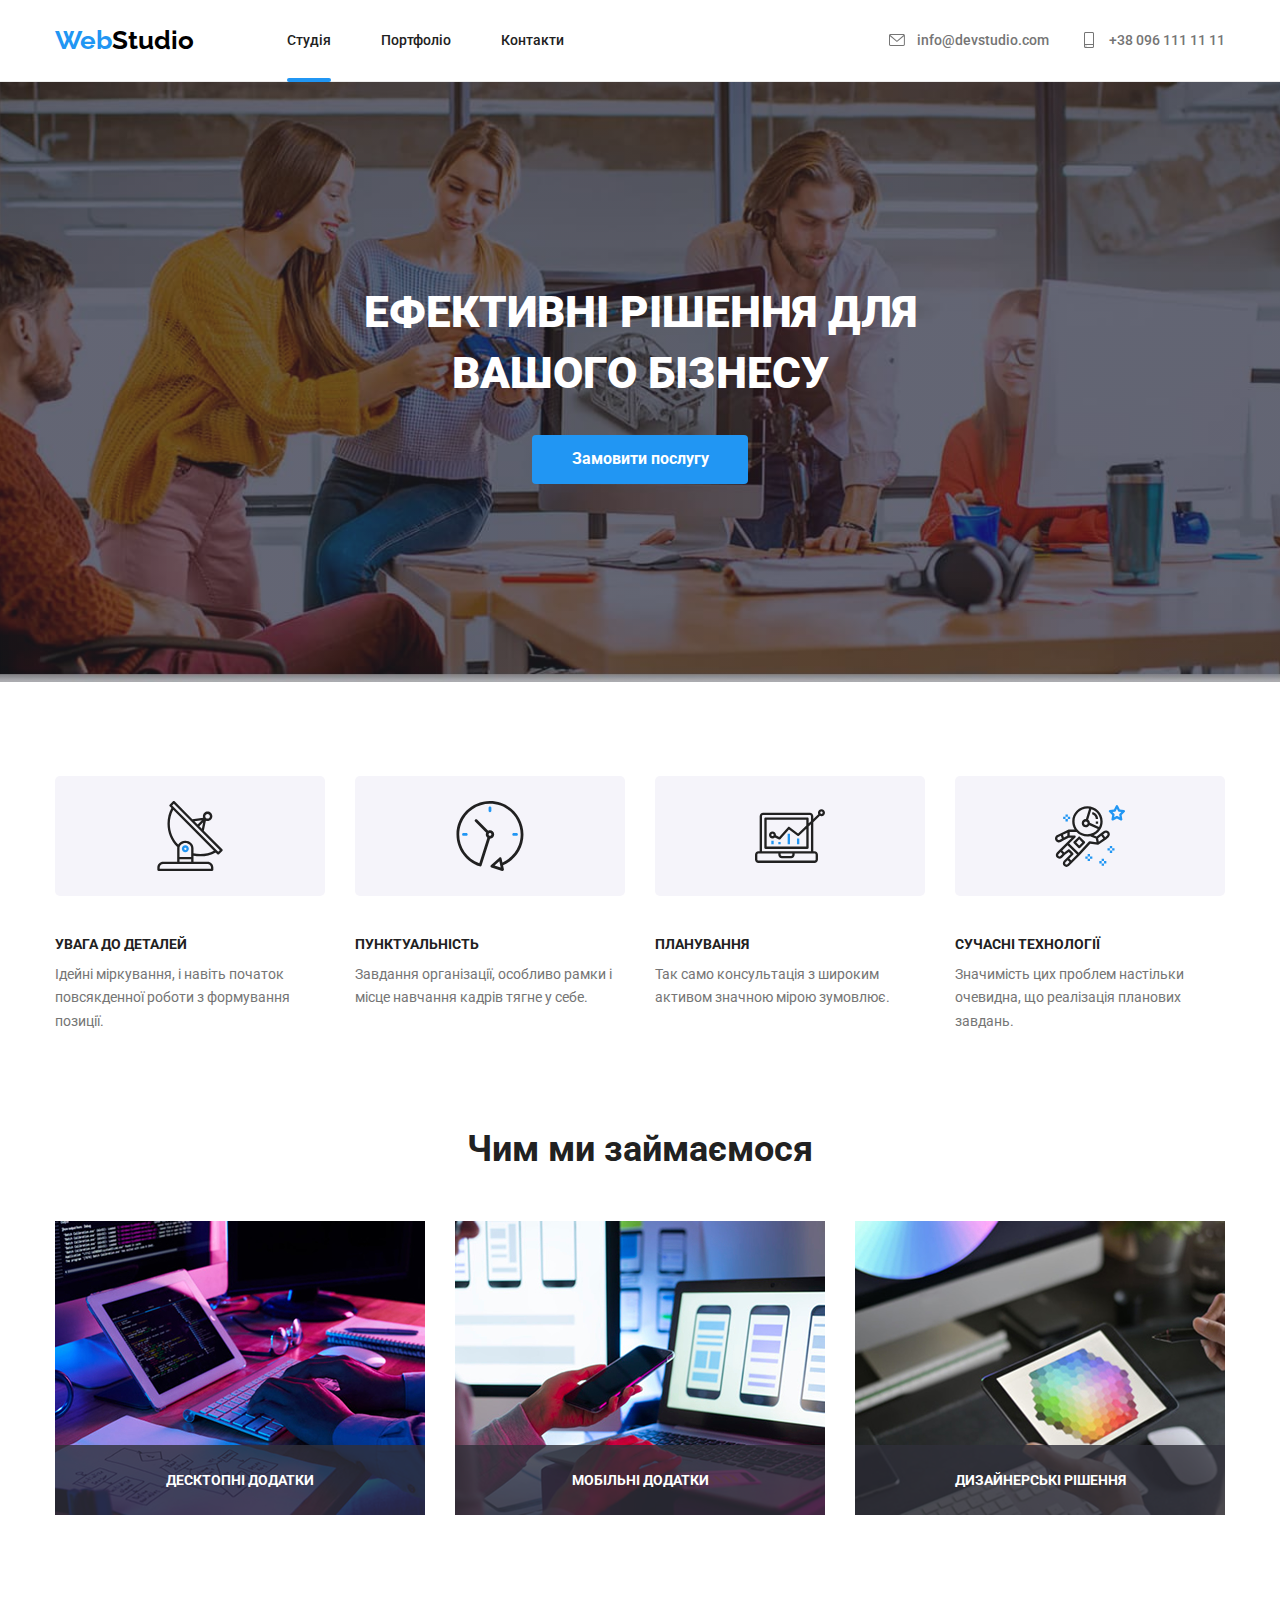
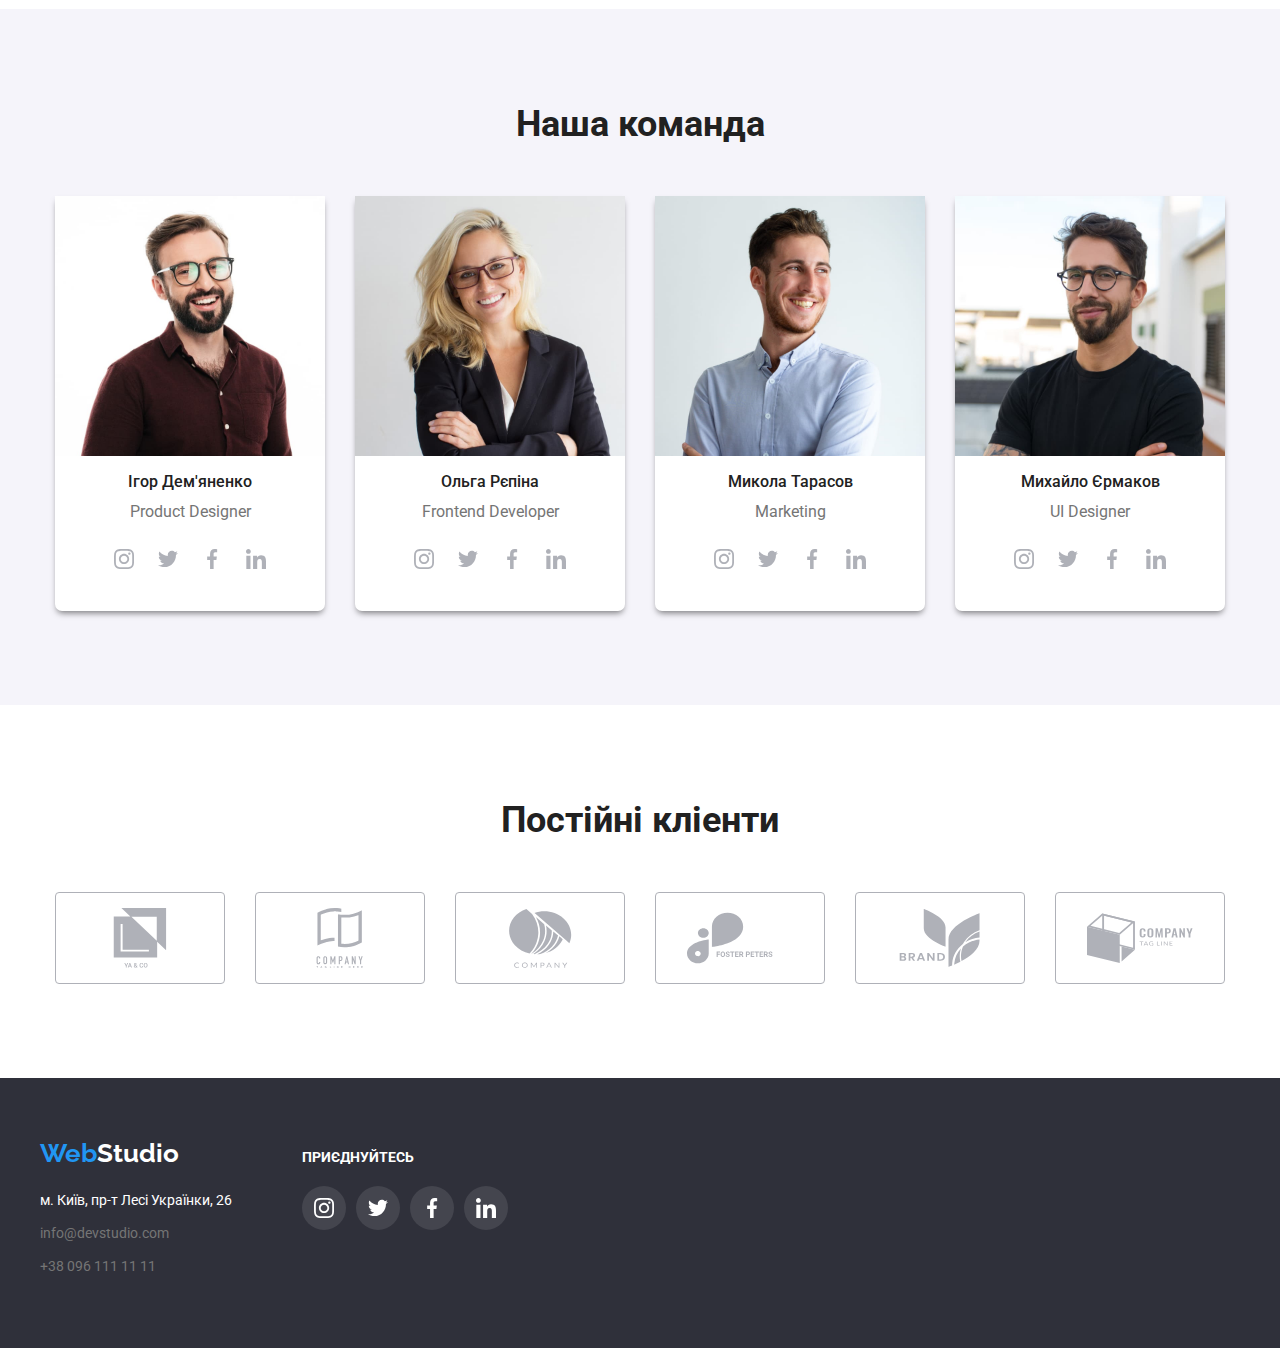
==== commit d6c52a94: "Обновление" ====
--- a/index.html
+++ b/index.html
@@ -18,10 +18,10 @@
             <nav>
               <ul class="site-nav">
                 <li class="item">
-                    <a href="./index.html" class="link studio">Студія</a>
+                    <a href="./index.html" class="link current">Студія</a>
                 </li>
                 <li class="item">
-                    <a href="./portfolio.html" class="link">Портфоліо</a>
+                    <a href="./portfolio.html" class="link ">Портфоліо</a>
                 </li>
                 <li class="item">
                     <a href="" class="link ">Контакти</a>
@@ -63,7 +63,11 @@
                 <button type="button" class="hero-button" data-modal-open>Замовити послугу</button>
                 <div class="backdrop is-hidden" data-modal>
                     <div class="modal show">
-                        <button data-modal-close>Закрыть</button>
+                        <button class="btn-close" data-modal-close>
+                            <svg class="btn-img">
+                                <use href="./images/main/sprite.svg#icon-btn-close"></use>
+                            </svg>
+                        </button>
                     </div>
                 </div>
             </div>
--- a/css/styles.css
+++ b/css/styles.css
@@ -85,7 +85,8 @@
     list-style: none;
     font-weight: 500;
     font-size: 14px;
-    text-decoration: none;  
+    text-decoration: none; 
+    transition: color 250ms cubic-bezier(0.4, 0, 0.2, 1);
 }
 
 .site-nav .item + .item {
@@ -95,22 +96,20 @@
     position: relative;
 }
 
-.link::after {
+.link.current::after {
     content: '';
     position: absolute;
     bottom: -1px;
-    display: flex;
+    display: block;
     width: 100%;
     height: 4px;
     background-color: var(--accent-color);
     border-radius: 2px;
 }
 
-
 .site-nav .link:hover,
 .site-nav .link:focus {
-    color:var(--accent-color);
-    transition: 250ms cubic-bezier(0.4, 0, 0.2, 1);
+    color:var(--accent-color); 
 }
 
 /* Header Contact */
@@ -138,6 +137,7 @@
     display: flex;
     align-items: center;                                       
     fill: currentColor;
+    transition: color 250ms cubic-bezier(0.4, 0, 0.2, 1);
 }
 
 .header-icon {
@@ -161,12 +161,10 @@
 .contact-item:hover,
 .contact-item:focus {
     color: var(--accent-color);
-    transition: 250ms cubic-bezier(0.4, 0, 0.2, 1);
-}
-
+    
+}
 
 /* Hero */
-
 .hero {
     max-width: 1600px;
     background-color: #2F303A;
@@ -208,6 +206,7 @@
     font-size: 44px;
     line-height:1.4;
 }
+
 /* Hero button */
 .hero-button {
     border-radius: 4px ;
@@ -224,39 +223,73 @@
     cursor: pointer;
 }
 
+
+/* Modal menu */
 .backdrop {
     position: fixed;
     top: 0;
     left: 0;
-    z-index: 2;
+    z-index: 9999;
     width: 100%;
     height: 100%;
-
     background-color: rgba(47, 48, 58, 0.5);
-    transition: opacity 0.5s ease, visibility 0s 0.3s;
+
+    opacity: 1;
+    transition: opacity 250ms cubic-bezier(0.4, 0, 0.2, 1);
 }
 
 .backdrop.is-hidden {
     opacity: 0;
     pointer-events: none;
+}
+
+.backdrop.is-hidden .modal {
+    transform: translate(-50%, -50%) scale(0.1);
 }
 
 .modal {
     position: absolute;
     top: 50%;
     left: 50%;
-    transform: translate(-50%, -50%);
+
+    transform: translate(-50%, -50%) scale(1);
+    transition: transform 250ms cubic-bezier(0.4, 0, 0.2, 1);
 
     min-width: 528px;
     min-height: 581px;
     padding: 15px;
     border-radius: 4px;
     background-color: var(--primary-color);
-    transition: transform 0.5s ease, opacity 0.3s ease;
+    box-shadow: 4px 4px 6px -2px rgba(0, 0, 0, 0.7);
+}
+
+.btn-close {
+    position: absolute;
+    top: 8px;
+    right: 8px;
+    
+    display: flex;
+    justify-content: center;
+    align-items: center;
+    width: 30px;
+    height: 30px;
+    background-color: var(--primary-color);
+    border-radius: 50%;
+    border: 1px solid rgba(0, 0, 0, 0.1);
+    box-shadow: 0px 2px 3px rgba(0, 0, 0, 0.7);
+    cursor: pointer;
+}
+
+.btn-img {
+    display: flex;
+    width: 18px;
+    height: 18px;
+    background-size: contain;
+    background-repeat: no-repeat;
+    background-position: center;
 }
 
 /* Filter Portfolio*/
-
 .btn-list {
     display: flex;
     justify-content: center;
@@ -282,6 +315,8 @@
     line-height: 1.6;
     text-align: center;
     cursor: pointer;
+    transition: background-color 250ms cubic-bezier(0.4, 0, 0.2, 1),
+    color 250ms cubic-bezier(0.4, 0, 0.2, 1), box-shadow 250ms cubic-bezier(0.4, 0, 0.2, 1);
 }
 
 .filter-button:hover,
@@ -289,10 +324,9 @@
     background-color: var(--accent-color);
     color:var(--primary-color);
     box-shadow: 0px 4px 6px -2px rgba(0, 0, 0, 0.5);
-    transition: 250ms cubic-bezier(0.4, 0, 0.2, 1);
-}
+}
+
 /* Portfolio */
-
 .tittle {
     display: none;
 }
@@ -319,7 +353,7 @@
     width: 370px;
     margin-right: 30px;
     margin-bottom: 30px;
-    transition: box-shadow 0.2s ease-in-out;
+    transition: box-shadow 250ms cubic-bezier(0.4, 0, 0.2, 1);
     text-decoration: none;
 }
 .portfolio-tittle {
@@ -342,8 +376,38 @@
 .portfolio-element:hover,
 .portfolio-element:focus {
     box-shadow: 0px 4px 6px -2px rgba(0, 0, 0, 0.5);
-    transition: 250ms cubic-bezier(0.4, 0, 0.2, 1);
-}
+    
+}
+.portfolio-img {
+    position: relative;   
+    
+    overflow: hidden;
+}
+
+.portfolio-overlay {
+    position: absolute;
+    top: 100%;
+
+    display: flex;
+    justify-content: center;
+    align-items: center;
+
+    width: 370px;
+    height: 294px;
+    padding: 63px 24px;
+    background-color: rgba(33, 150, 243, 0.9);
+
+    font-size: 18px;
+    color: var(--primary-color);
+    line-height: 1.5;
+    letter-spacing: 0.03em;
+    transition: transform 250ms cubic-bezier(0.4, 0, 0.2, 1);
+}
+
+.portfolio-item:hover .portfolio-overlay {
+    transform: translateY(-100%);
+}
+
 
 /* Advantages */
 .advantages-list {
@@ -390,6 +454,7 @@
     font-size: 14px;
     line-height: 1.7;
 }
+
 /* Works*/
 .works-list {
     display: flex;
@@ -483,6 +548,7 @@
     width: 270px;
     padding-bottom: 30px;
     margin: 0;
+    
 } 
 
 .socials-item {
@@ -491,6 +557,8 @@
     align-items: center;
     width: 44px;
     height: 44px;
+    border-radius: 50%;
+    transition: background-color 250ms cubic-bezier(0.4, 0, 0.2, 1);
 }
 .socials-icon {
     display: flex;
@@ -500,10 +568,10 @@
     background-repeat: no-repeat;
     background-position: center;
     fill: #afb1b8;
+    transition: fill 250ms cubic-bezier(0.4, 0, 0.2, 1);
 }
 .socials-item:hover,
 .socials-item:focus  {
-    transition: 250ms cubic-bezier(0.4, 0, 0.2, 1);
     background-color: var(--accent-color);
     border-radius: 50%;
     cursor: pointer;
@@ -512,7 +580,6 @@
 .socials-item:hover .socials-icon,
 .socials-item:focus .socials-icon {
     fill: var(--primary-color);
-    transition: 250ms cubic-bezier(0.4, 0, 0.2, 1);
 }
 
 /* Regular customers */
@@ -542,6 +609,7 @@
     height: 92px;
     border: 1px solid #AFB1B8;
     border-radius: 4px;
+    transition: border 250ms cubic-bezier(0.4, 0, 0.2, 1);
 }
 .company-logo {
     display: flex;
@@ -551,21 +619,21 @@
     background-repeat: no-repeat;
     background-position: center;
     fill: #afb1b8;
+    transition: fill 250ms cubic-bezier(0.4, 0, 0.2, 1);
 }
 .company:hover,
 .company:focus {
     border-color: var(--accent-color);
-    transition: 250ms cubic-bezier(0.4, 0, 0.2, 1);
+    
 }
 
 .company:hover .company-logo,
 .company:focus .company-logo {
     fill: var(--accent-color);
-    transition: 250ms cubic-bezier(0.4, 0, 0.2, 1);
+    
 }
 
 /* Footer */
- 
 .footer {
     background-color:#2F303A;
 }
@@ -610,6 +678,7 @@
     font-size: 14px;
     line-height: 1.7;
 }
+
 /* Footer contact */
 .footer-list li {
     margin-bottom: 9px;
@@ -621,12 +690,12 @@
     font-size: 14px;
     line-height: 1.7;
     text-decoration: none;
+    transition: color 250ms cubic-bezier(0.4, 0, 0.2, 1);
 }
 
 .footer-contact:hover,
 .footer-contact:focus {
     color:var(--accent-color);
-    transition: 250ms cubic-bezier(0.4, 0, 0.2, 1);
 }
 
 .social-tittle {
@@ -653,7 +722,9 @@
     height: 44px;
     border-radius: 50%;
     background-color: rgba(255, 255, 255, 0.1);
-}
+    transition: background-color 250ms cubic-bezier(0.4, 0, 0.2, 1);
+}
+
 .footer-socials-icon {
     display: flex;
     width: 20px;
@@ -663,10 +734,10 @@
     background-position: center;
     fill: var(--primary-color);
 }
+
 .footer-socials-item:hover,
 .footer-socials-item:focus  {
     background-color: var(--accent-color);
-    transition: 250ms cubic-bezier(0.4, 0, 0.2, 1);
     border-radius: 50%;
     cursor: pointer;
 }